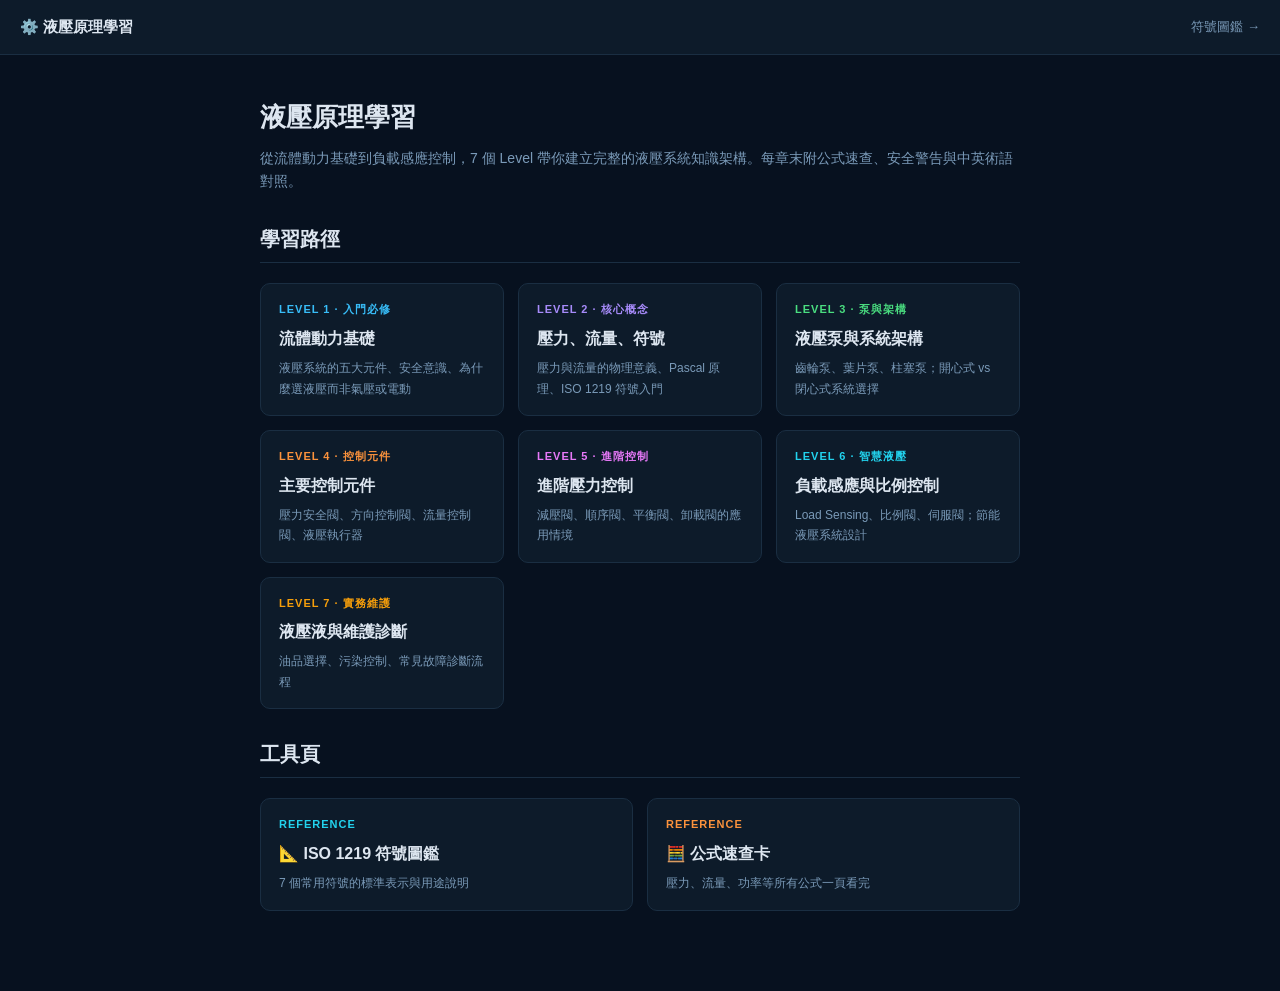
==== index.html @ e43f1d3f "Initial commit: index, Level 1 sample, shared CSS" ====
<!DOCTYPE html>
<html lang="zh-Hant">
<head>
  <meta charset="UTF-8">
  <meta name="viewport" content="width=device-width, initial-scale=1.0">
  <title>液壓原理學習</title>
  <link rel="stylesheet" href="assets/style.css">
</head>
<body>
  <nav class="topnav">
    <span class="brand">⚙️ 液壓原理學習</span>
    <a href="reference/symbols.html" class="home-link">符號圖鑑 →</a>
  </nav>

  <main class="container">
    <h1>液壓原理學習</h1>
    <p class="lead">從流體動力基礎到負載感應控制，7 個 Level 帶你建立完整的液壓系統知識架構。每章末附公式速查、安全警告與中英術語對照。</p>

    <h2>學習路徑</h2>
    <div class="level-grid">
      <a href="lessons/level-1.html" class="level-card" data-level="1">
        <div class="num" style="color: var(--L1);">LEVEL 1 · 入門必修</div>
        <div class="name">流體動力基礎</div>
        <div class="desc">液壓系統的五大元件、安全意識、為什麼選液壓而非氣壓或電動</div>
      </a>
      <a href="lessons/level-2.html" class="level-card" data-level="2">
        <div class="num" style="color: var(--L2);">LEVEL 2 · 核心概念</div>
        <div class="name">壓力、流量、符號</div>
        <div class="desc">壓力與流量的物理意義、Pascal 原理、ISO 1219 符號入門</div>
      </a>
      <a href="lessons/level-3.html" class="level-card" data-level="3">
        <div class="num" style="color: var(--L3);">LEVEL 3 · 泵與架構</div>
        <div class="name">液壓泵與系統架構</div>
        <div class="desc">齒輪泵、葉片泵、柱塞泵；開心式 vs 閉心式系統選擇</div>
      </a>
      <a href="lessons/level-4.html" class="level-card" data-level="4">
        <div class="num" style="color: var(--L4);">LEVEL 4 · 控制元件</div>
        <div class="name">主要控制元件</div>
        <div class="desc">壓力安全閥、方向控制閥、流量控制閥、液壓執行器</div>
      </a>
      <a href="lessons/level-5.html" class="level-card" data-level="5">
        <div class="num" style="color: var(--L5);">LEVEL 5 · 進階控制</div>
        <div class="name">進階壓力控制</div>
        <div class="desc">減壓閥、順序閥、平衡閥、卸載閥的應用情境</div>
      </a>
      <a href="lessons/level-6.html" class="level-card" data-level="6">
        <div class="num" style="color: var(--L6);">LEVEL 6 · 智慧液壓</div>
        <div class="name">負載感應與比例控制</div>
        <div class="desc">Load Sensing、比例閥、伺服閥；節能液壓系統設計</div>
      </a>
      <a href="lessons/level-7.html" class="level-card" data-level="7">
        <div class="num" style="color: var(--L7);">LEVEL 7 · 實務維護</div>
        <div class="name">液壓液與維護診斷</div>
        <div class="desc">油品選擇、污染控制、常見故障診斷流程</div>
      </a>
    </div>

    <h2>工具頁</h2>
    <div class="level-grid">
      <a href="reference/symbols.html" class="level-card">
        <div class="num" style="color: var(--L6);">REFERENCE</div>
        <div class="name">📐 ISO 1219 符號圖鑑</div>
        <div class="desc">7 個常用符號的標準表示與用途說明</div>
      </a>
      <a href="reference/formulas.html" class="level-card">
        <div class="num" style="color: var(--L4);">REFERENCE</div>
        <div class="name">🧮 公式速查卡</div>
        <div class="desc">壓力、流量、功率等所有公式一頁看完</div>
      </a>
    </div>
  </main>

  <script src="assets/progress.js"></script>
</body>
</html>
---- assets/style.css ----
:root {
  --bg: #07111f;
  --card: #0d1b2a;
  --card-2: #111f2e;
  --border: #1a2e42;
  --text: #dde6f0;
  --muted: #7a9ab8;
  --dim: #3d5a73;
  --L1: #38bdf8;
  --L2: #a78bfa;
  --L3: #4ade80;
  --L4: #fb923c;
  --L5: #e879f9;
  --L6: #22d3ee;
  --L7: #f59e0b;
  --warn: #f87171;
  --calc: #fb923c;
  --key: #4ade80;
  --ans: #facc15;
}

* { box-sizing: border-box; }

body {
  margin: 0;
  font-family: -apple-system, BlinkMacSystemFont, "PingFang TC", "Helvetica Neue", sans-serif;
  background: var(--bg);
  color: var(--text);
  line-height: 1.7;
  -webkit-font-smoothing: antialiased;
}

.container {
  max-width: 800px;
  margin: 0 auto;
  padding: 24px 20px 80px;
}

a { color: var(--L1); text-decoration: none; }
a:hover { text-decoration: underline; }

/* Top nav */
.topnav {
  display: flex;
  justify-content: space-between;
  align-items: center;
  padding: 14px 20px;
  background: var(--card);
  border-bottom: 1px solid var(--border);
  position: sticky;
  top: 0;
  z-index: 10;
}
.topnav .brand { font-weight: 700; color: var(--text); font-size: 15px; }
.topnav .home-link { color: var(--muted); font-size: 13px; }

/* Headings */
h1 { font-size: 26px; margin: 16px 0 8px; color: var(--text); }
h2 { font-size: 20px; margin: 28px 0 12px; padding-bottom: 6px; border-bottom: 1px solid var(--border); }
h3 { font-size: 16px; margin: 20px 0 10px; color: var(--text); }
p { color: var(--muted); margin: 0 0 12px; font-size: 14px; }

.lead {
  color: var(--muted);
  font-size: 14px;
  margin-bottom: 24px;
}

/* Level chip */
.level-chip {
  display: inline-block;
  font-size: 11px;
  font-weight: 700;
  letter-spacing: 1px;
  padding: 4px 10px;
  border-radius: 20px;
  margin-bottom: 8px;
}

/* Mystery box (chapter hook) */
.mystery {
  background: linear-gradient(135deg, #1a1230, #0d1b2a);
  border: 1px solid #4c2d80;
  border-left: 4px solid var(--L2);
  border-radius: 0 10px 10px 0;
  padding: 16px 18px;
  margin-bottom: 18px;
}
.mystery .label {
  font-size: 11px;
  font-weight: 700;
  color: var(--L2);
  margin-bottom: 6px;
  letter-spacing: 1px;
}
.mystery .body { font-size: 14px; color: #d4c5f5; }

/* Formula box */
.formula {
  background: #050d18;
  border-left: 3px solid var(--L1);
  border-radius: 0 8px 8px 0;
  padding: 14px 16px;
  margin-bottom: 14px;
}
.formula .title { font-size: 11px; font-weight: 700; color: var(--L1); margin-bottom: 8px; }
.formula .expr {
  font-family: "SF Mono", "Courier New", monospace;
  font-size: 16px;
  font-weight: 700;
  color: #e2e8f0;
  text-align: center;
  padding: 9px 0;
  background: #030810;
  border-radius: 5px;
  margin-bottom: 6px;
}
.formula .unit { font-size: 11px; color: #475569; }
.formula .note {
  font-size: 12px;
  color: var(--muted);
  margin-top: 6px;
  padding-top: 6px;
  border-top: 1px solid #1e293b;
}

/* Calc / Key / Warn / Ans */
.calc, .key, .warn, .ans {
  border-radius: 8px;
  padding: 14px 16px;
  margin-bottom: 14px;
}
.calc { background: #081420; border: 1px solid #1a3040; }
.calc .title { font-size: 12px; font-weight: 700; color: var(--calc); margin-bottom: 9px; }
.calc ol { margin: 0; padding-left: 20px; }
.calc li { font-size: 13px; color: #cbd5e1; padding: 4px 0; }
.calc .result {
  margin-top: 10px;
  padding: 8px 12px;
  background: #0d2515;
  border: 1px solid #1a4a2e;
  border-radius: 6px;
  font-size: 14px;
  font-weight: 700;
  color: var(--key);
}

.key { background: var(--card-2); border: 1px solid var(--border); }
.key .title { font-size: 13px; font-weight: 700; color: var(--key); margin-bottom: 7px; }
.key .body { font-size: 13px; color: var(--muted); }

.warn { background: #1a0a0a; border-left: 4px solid var(--warn); border-radius: 0 8px 8px 0; }
.warn .title { font-size: 12px; font-weight: 700; color: var(--warn); margin-bottom: 5px; }
.warn .body { font-size: 13px; color: #fca5a5; }

.ans { background: #0a1f0a; border: 1px solid #1a4a1a; }
.ans .title { font-size: 12px; font-weight: 700; color: var(--ans); margin-bottom: 5px; }
.ans .body { font-size: 13px; color: #d1fad1; }

/* Term chips (zh | en) */
.terms {
  margin-top: 16px;
  padding: 12px 14px;
  background: var(--card);
  border: 1px solid var(--border);
  border-radius: 8px;
}
.terms .terms-label { font-size: 12px; color: var(--dim); margin-right: 8px; }
.term-chip {
  display: inline-flex;
  align-items: center;
  gap: 4px;
  background: var(--border);
  border: 1px solid #2a4560;
  border-radius: 6px;
  padding: 3px 8px;
  font-size: 11px;
  margin: 0 5px 5px 0;
}
.term-chip .zh { color: var(--text); font-weight: 600; }
.term-chip .sep { color: var(--dim); }
.term-chip .en { color: var(--muted); }

/* Grid for advantage cards */
.row {
  display: grid;
  grid-template-columns: repeat(auto-fit, minmax(180px, 1fr));
  gap: 10px;
  margin-bottom: 16px;
}
.row .card {
  background: var(--card-2);
  border: 1px solid var(--border);
  border-top: 3px solid var(--L1);
  border-radius: 0 0 8px 8px;
  padding: 12px;
}
.row .card .title { font-size: 13px; font-weight: 700; color: var(--L1); margin-bottom: 6px; }
.row .card ul { margin: 0; padding-left: 16px; }
.row .card li { font-size: 12px; color: var(--muted); padding: 2px 0; }

/* Index page level cards */
.level-grid {
  display: grid;
  grid-template-columns: repeat(auto-fit, minmax(240px, 1fr));
  gap: 14px;
  margin-top: 20px;
}
.level-card {
  display: block;
  background: var(--card);
  border: 1px solid var(--border);
  border-radius: 10px;
  padding: 16px 18px;
  text-decoration: none;
  transition: transform 0.15s, border-color 0.15s;
}
.level-card:hover { transform: translateY(-2px); text-decoration: none; }
.level-card .num { font-size: 11px; font-weight: 700; letter-spacing: 1px; }
.level-card .name { font-size: 16px; font-weight: 700; color: var(--text); margin: 6px 0; }
.level-card .desc { font-size: 12px; color: var(--muted); }
.level-card.read { opacity: 0.55; }
.level-card.read::after { content: " ✓"; color: var(--key); font-size: 12px; }

/* Lesson nav buttons */
.lesson-nav {
  display: flex;
  justify-content: space-between;
  gap: 10px;
  margin-top: 40px;
  padding-top: 20px;
  border-top: 1px solid var(--border);
}
.lesson-nav a {
  flex: 1;
  padding: 10px 14px;
  background: var(--card);
  border: 1px solid var(--border);
  border-radius: 8px;
  font-size: 13px;
  color: var(--text);
  text-align: center;
}
.lesson-nav a.next { background: var(--L1); color: #03182a; font-weight: 700; border-color: var(--L1); }

/* Mark as read button */
.read-btn {
  display: inline-block;
  margin: 20px 0;
  padding: 10px 18px;
  background: var(--key);
  color: #052b0e;
  font-weight: 700;
  font-size: 13px;
  border: none;
  border-radius: 8px;
  cursor: pointer;
}
.read-btn.done { background: var(--dim); color: var(--muted); }

@media (max-width: 600px) {
  .container { padding: 16px 14px 60px; }
  h1 { font-size: 22px; }
  h2 { font-size: 18px; }
}
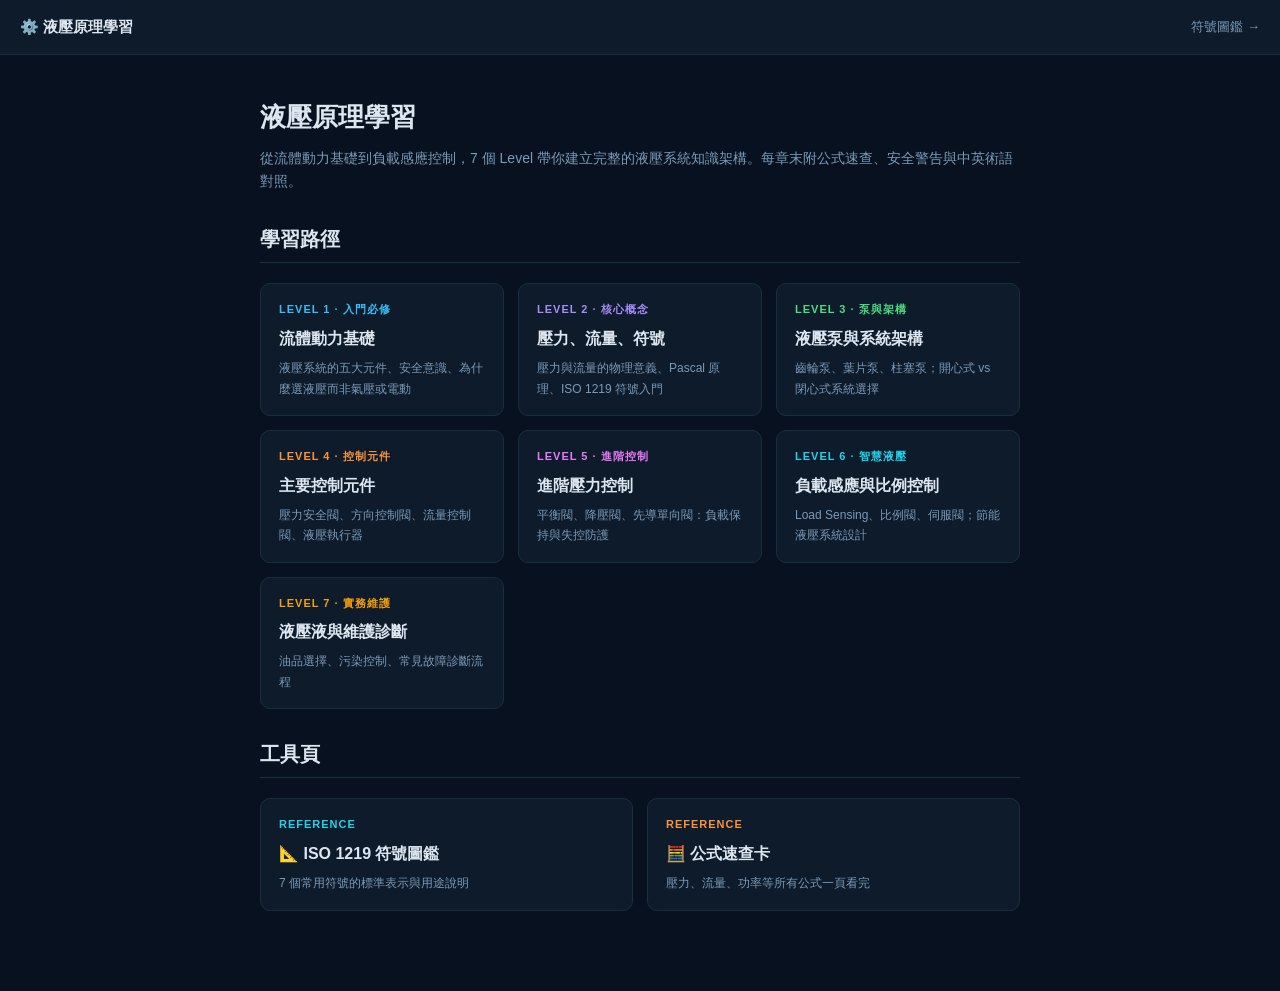
==== commit e0e692b7: "Fix Level 5 description to match actual content Index promised sequence/unloading valves which are n" ====
--- a/index.html
+++ b/index.html
@@ -41,7 +41,7 @@
       <a href="lessons/level-5.html" class="level-card" data-level="5">
         <div class="num" style="color: var(--L5);">LEVEL 5 · 進階控制</div>
         <div class="name">進階壓力控制</div>
-        <div class="desc">減壓閥、順序閥、平衡閥、卸載閥的應用情境</div>
+        <div class="desc">平衡閥、降壓閥、先導單向閥：負載保持與失控防護</div>
       </a>
       <a href="lessons/level-6.html" class="level-card" data-level="6">
         <div class="num" style="color: var(--L6);">LEVEL 6 · 智慧液壓</div>
